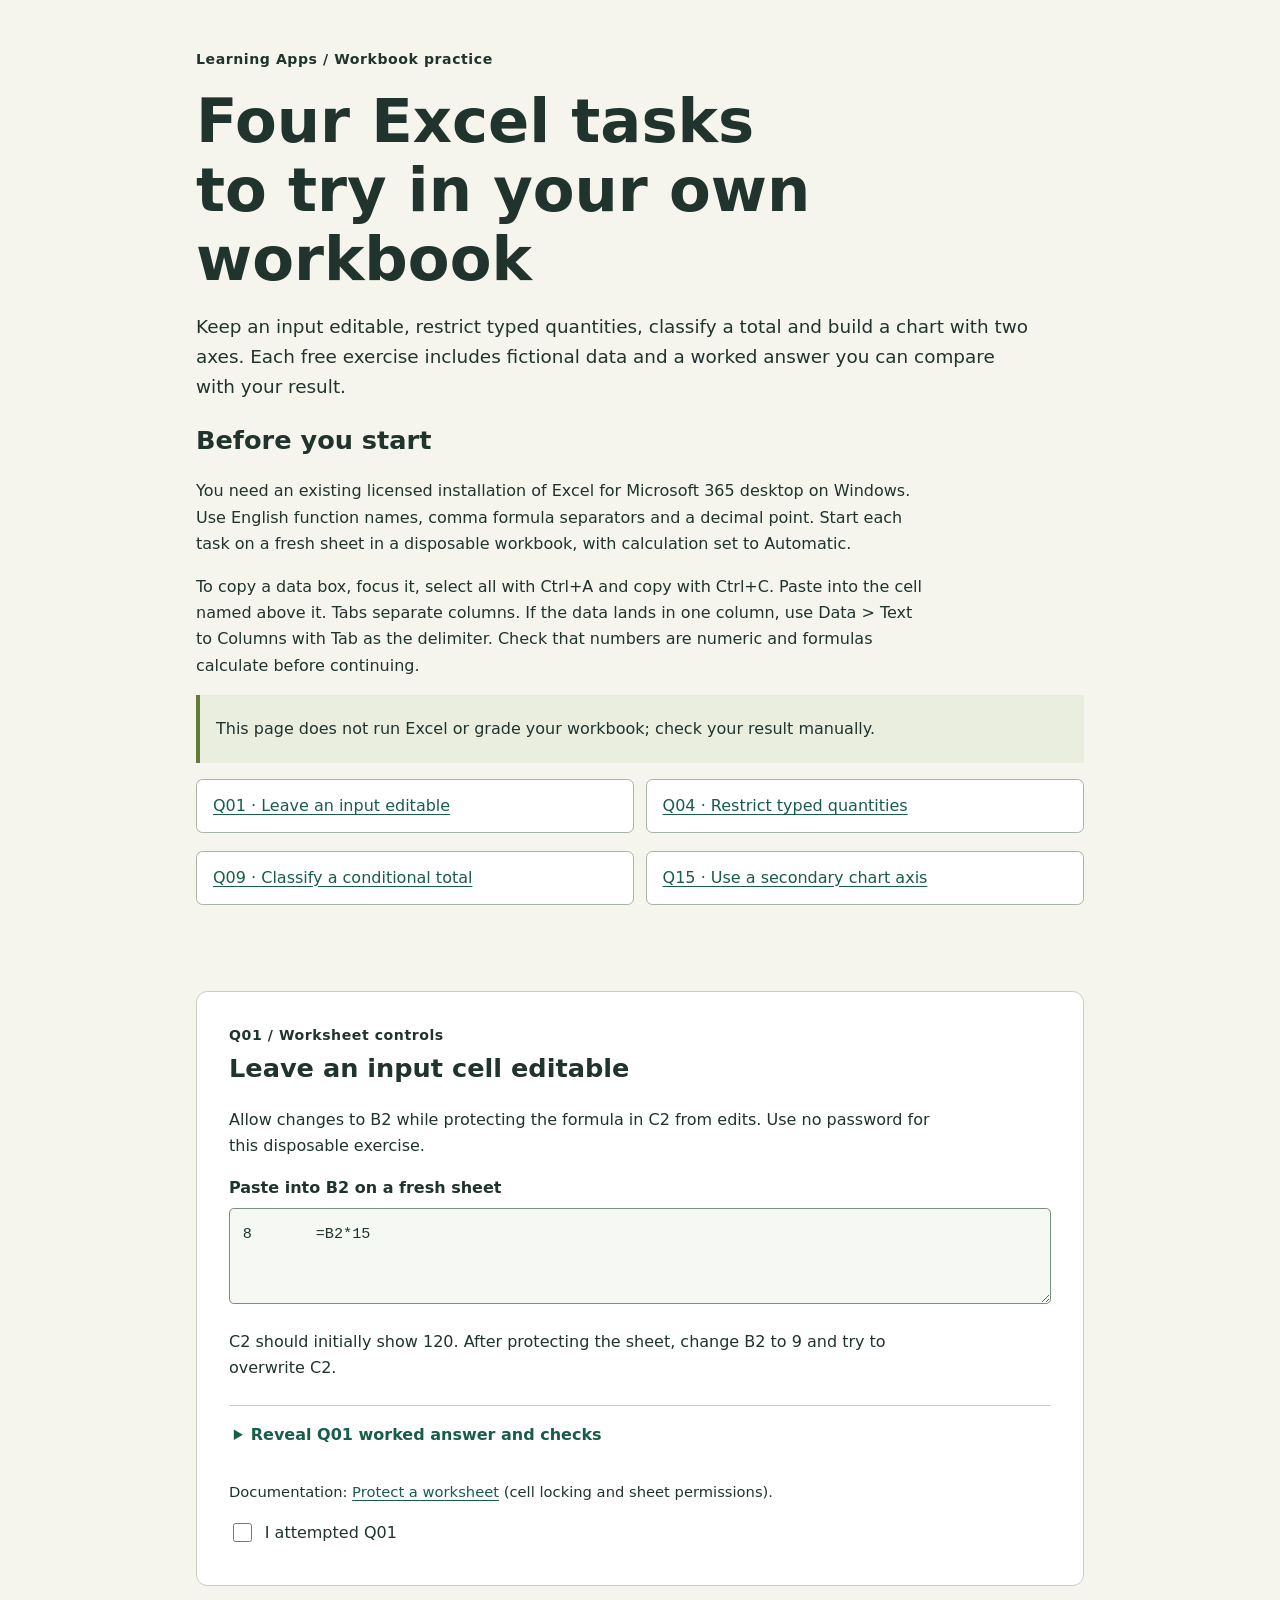
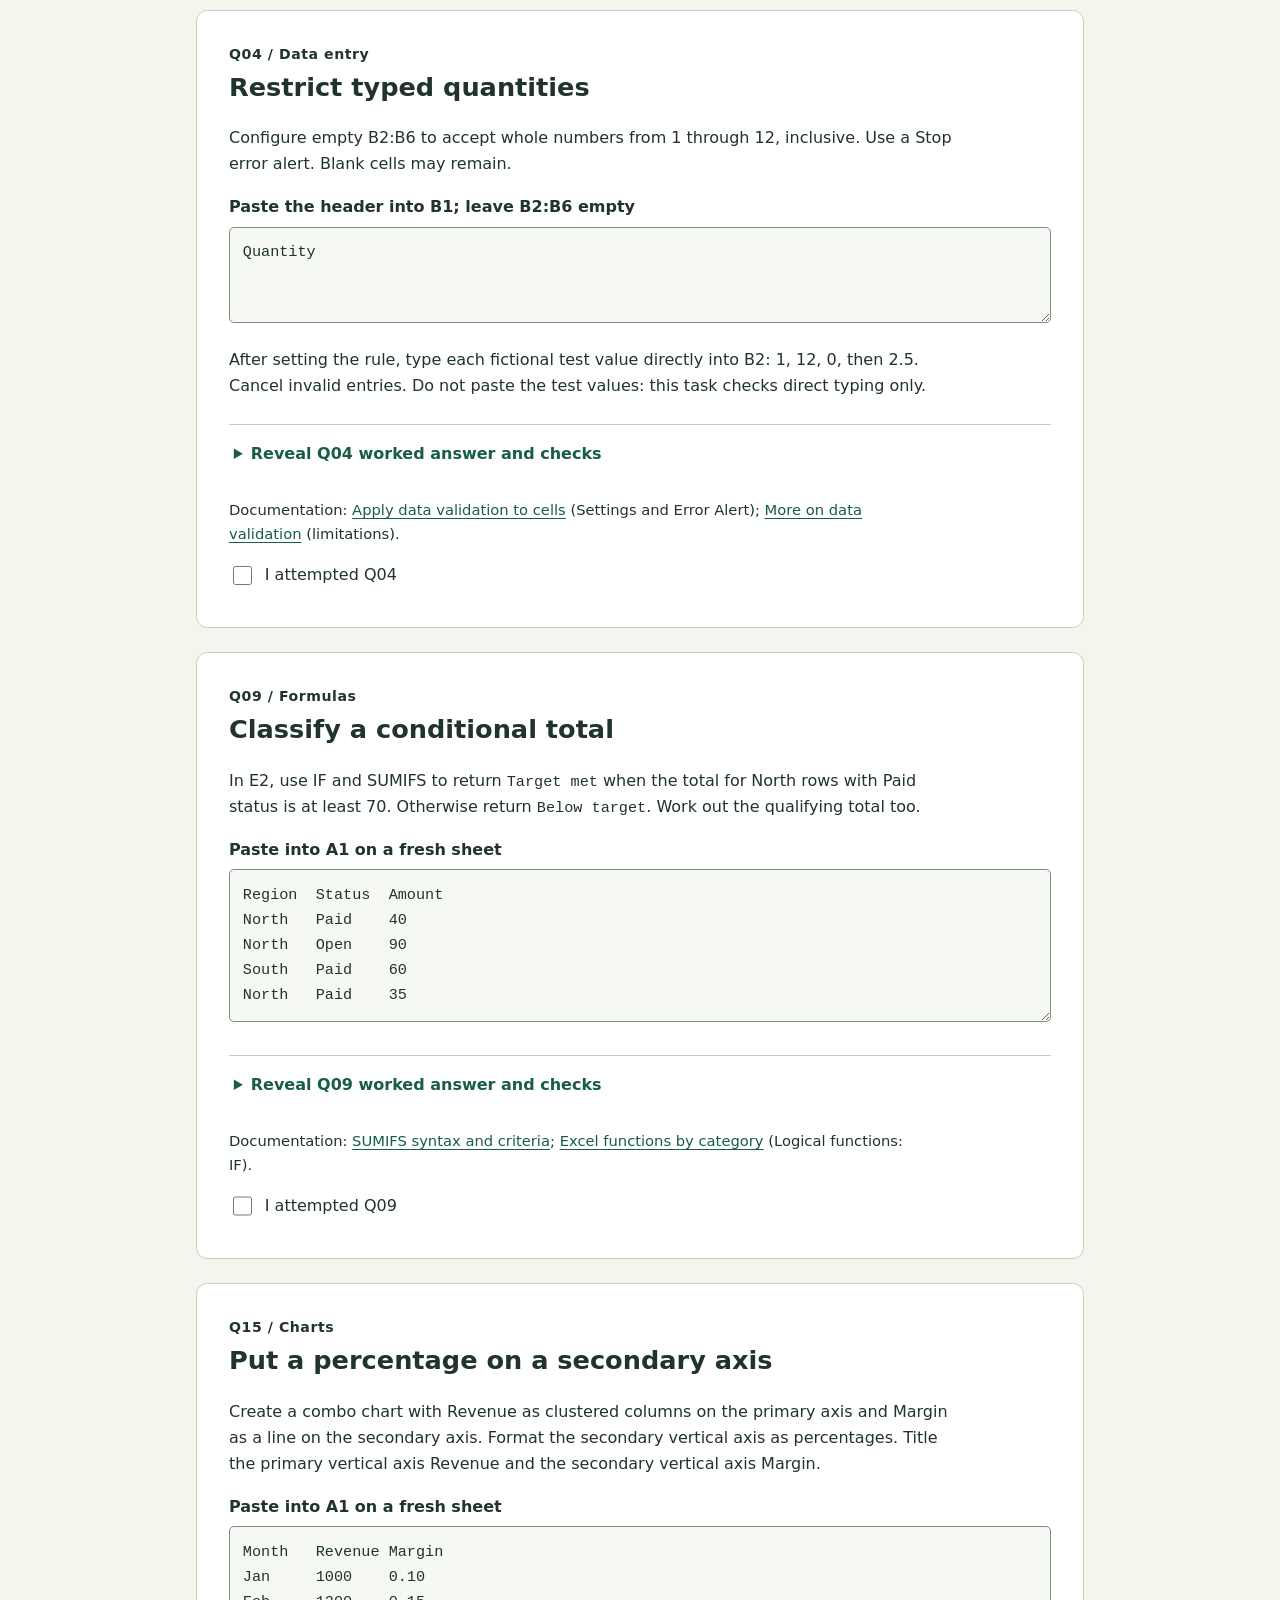
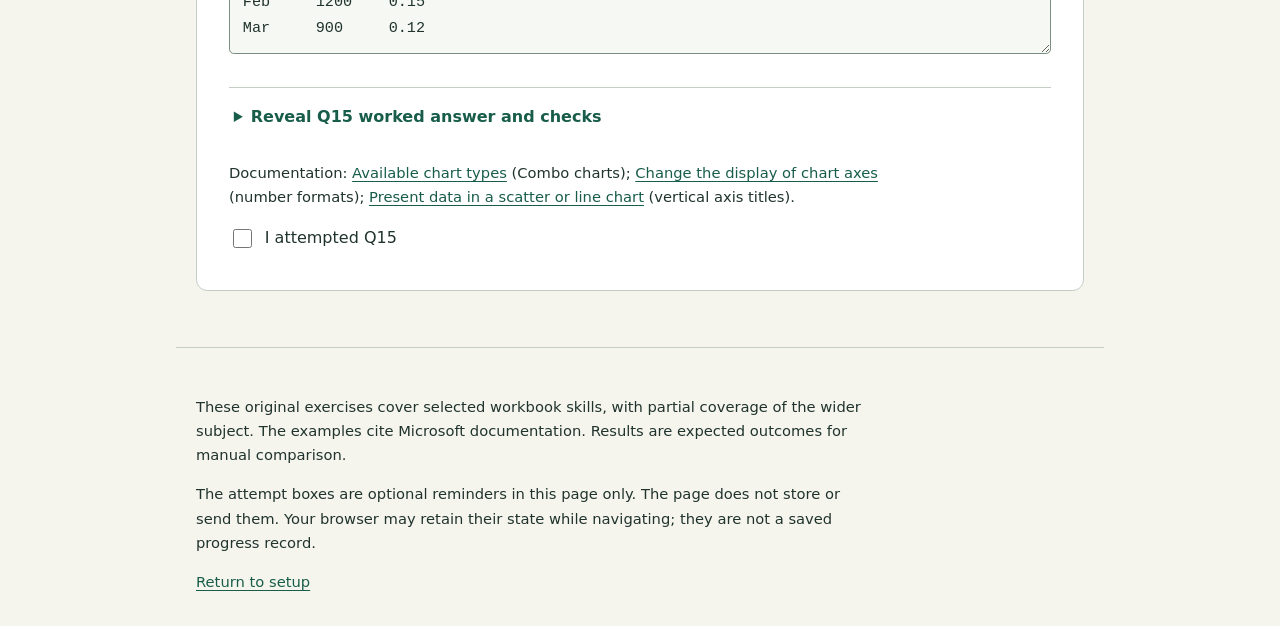
==== learning-apps/practice/index.html @ 2541d04c "Stage approved four-task learning practice page" ====
<!doctype html>
<html lang="en">
<head>
<meta charset="utf-8">
<meta name="viewport" content="width=device-width, initial-scale=1">
<meta name="description" content="Four free Excel workbook exercises with fictional data, worked answers and manual checks for cell protection, validation, conditional totals and chart axes.">
<meta name="referrer" content="no-referrer">
<title>Four Excel workbook tasks | Learning Apps</title>
<style>
:root { color-scheme: light; font-family: system-ui, sans-serif; color: #20332d; background: #f5f5ee; line-height: 1.65; }
* { box-sizing: border-box; }
body { margin: 0; }
a { color: #175d49; text-underline-offset: .2em; }
a:hover { text-decoration-thickness: .15em; }
:focus-visible { outline: 3px solid #934900; outline-offset: 4px; }
.skip { position: absolute; left: 1rem; top: -6rem; background: white; padding: .8rem; z-index: 2; }
.skip:focus { top: 1rem; }
header, main, footer { max-width: 58rem; margin: auto; padding: 2rem 1.25rem; }
header { padding-top: 3rem; }
.brand, .eyebrow { font-size: .88rem; font-weight: 650; letter-spacing: .04em; }
h1 { font-size: clamp(2.1rem, 6vw, 3.8rem); line-height: 1.13; max-width: 15ch; margin: 1rem 0; }
h2 { font-size: 1.6rem; line-height: 1.3; }
h3 { font-size: 1.1rem; margin-top: 1.5rem; }
p { max-width: 72ch; }
.intro { font-size: 1.15rem; }
.notice { border-left: 4px solid #647a37; padding: .3rem 1rem; background: #e9eedf; }
nav ul { display: grid; grid-template-columns: repeat(2, minmax(0, 1fr)); gap: .7rem; padding: 0; list-style: none; }
nav a { display: block; padding: .8rem 1rem; border: 1px solid #a7b3a8; border-radius: .4rem; background: white; }
article { background: white; border: 1px solid #c4cec5; border-radius: .7rem; padding: clamp(1rem, 4vw, 2rem); margin-bottom: 1.5rem; scroll-margin-top: 1rem; }
article h2 { margin-top: .3rem; }
label { display: block; font-weight: 600; margin-bottom: .4rem; }
textarea { width: 100%; min-height: 6rem; resize: vertical; padding: .8rem; font: .95rem/1.65 ui-monospace, monospace; color: #20332d; background: #f6f8f4; border: 1px solid #7b8c80; border-radius: .3rem; white-space: pre; }
code { font: .95em/1.6 ui-monospace, monospace; overflow-wrap: anywhere; }
.formula { display: block; padding: 1rem; background: #f6f8f4; }
details { margin-top: 1.5rem; border-top: 1px solid #c4cec5; }
summary { padding: 1rem .3rem; cursor: pointer; font-weight: 650; color: #175d49; }
li { margin-bottom: .4rem; }
.check { display: flex; align-items: start; gap: .6rem; font-weight: normal; margin-top: 1rem; }
.check input { width: 1.2rem; height: 1.2rem; margin-top: .2rem; flex-shrink: 0; accent-color: #175d49; }
.sources { font-size: .92rem; }
footer { border-top: 1px solid #c4cec5; font-size: .92rem; }
@media (max-width: 35rem) { nav ul { grid-template-columns: 1fr; } header, main, footer { padding: 1.25rem 1rem; } }
@media print { body { background: white; } nav, .skip, .check { display: none; } article { break-inside: avoid; } }
</style>
</head>
<body>
<a class="skip" href="#tasks">Skip to the tasks</a>
<header>
<div class="brand">Learning Apps / Workbook practice</div>
<h1>Four Excel tasks to try in your own workbook</h1>
<p class="intro">Keep an input editable, restrict typed quantities, classify a total and build a chart with two axes. Each free exercise includes fictional data and a worked answer you can compare with your result.</p>
<section aria-labelledby="setup-heading">
<h2 id="setup-heading">Before you start</h2>
<p>You need an existing licensed installation of Excel for Microsoft 365 desktop on Windows. Use English function names, comma formula separators and a decimal point. Start each task on a fresh sheet in a disposable workbook, with calculation set to Automatic.</p>
<p>To copy a data box, focus it, select all with Ctrl+A and copy with Ctrl+C. Paste into the cell named above it. Tabs separate columns. If the data lands in one column, use Data &gt; Text to Columns with Tab as the delimiter. Check that numbers are numeric and formulas calculate before continuing.</p>
<div class="notice"><p>This page does not run Excel or grade your workbook; check your result manually.</p></div>
</section>
<nav aria-label="Choose a practice task"><ul>
<li><a href="#q01">Q01 · Leave an input editable</a></li>
<li><a href="#q04">Q04 · Restrict typed quantities</a></li>
<li><a href="#q09">Q09 · Classify a conditional total</a></li>
<li><a href="#q15">Q15 · Use a secondary chart axis</a></li>
</ul></nav>
</header>
<main id="tasks" tabindex="-1">
<article id="q01" aria-labelledby="q01-heading">
<div class="eyebrow">Q01 / Worksheet controls</div>
<h2 id="q01-heading">Leave an input cell editable</h2>
<p>Allow changes to B2 while protecting the formula in C2 from edits. Use no password for this disposable exercise.</p>
<label for="q01-data">Paste into B2 on a fresh sheet</label>
<textarea id="q01-data" rows="2" readonly spellcheck="false">8	=B2*15</textarea>
<p>C2 should initially show 120. After protecting the sheet, change B2 to 9 and try to overwrite C2.</p>
<details><summary>Reveal Q01 worked answer and checks</summary>
<ol>
<li>Select B2. Open Format Cells &gt; Protection and clear Locked. Leave C2 locked.</li>
<li>Choose Review &gt; Protect Sheet. Leave the password blank. Keep both Select locked cells and Select unlocked cells checked so you can select C2 for the attempted edit.</li>
<li>Change B2 to 9. C2 should show 135. Attempting to overwrite C2 should be blocked.</li>
</ol>
<p>Cell locking takes effect when the sheet is protected. The unlocked input can change while the formula continues to calculate. Worksheet protection controls editing; it does not keep confidential data secure.</p>
<p>To reset, choose Review &gt; Unprotect Sheet and restore B2 to 8.</p>
</details>
<p class="sources">Documentation: <a href="https://support.microsoft.com/en-us/excel/protect-a-worksheet">Protect a worksheet</a> (cell locking and sheet permissions).</p>
<label class="check"><input type="checkbox">I attempted Q01</label>
</article>
<article id="q04" aria-labelledby="q04-heading">
<div class="eyebrow">Q04 / Data entry</div>
<h2 id="q04-heading">Restrict typed quantities</h2>
<p>Configure empty B2:B6 to accept whole numbers from 1 through 12, inclusive. Use a Stop error alert. Blank cells may remain.</p>
<label for="q04-data">Paste the header into B1; leave B2:B6 empty</label>
<textarea id="q04-data" rows="2" readonly spellcheck="false">Quantity</textarea>
<p>After setting the rule, type each fictional test value directly into B2: 1, 12, 0, then 2.5. Cancel invalid entries. Do not paste the test values: this task checks direct typing only.</p>
<details><summary>Reveal Q04 worked answer and checks</summary>
<ol>
<li>Select B2:B6 and choose Data &gt; Data Validation.</li>
<li>On Settings, set Allow to Whole number, Data to between, Minimum to 1 and Maximum to 12. Leave Ignore blank checked.</li>
<li>On Error Alert, enable the error alert after invalid data is entered and choose the Stop style. Confirm the dialog.</li>
<li>Type the test values into B2 one at a time. Both 1 and 12 should be accepted. Both 0 and 2.5 should trigger the Stop alert; choose Cancel for each rejected entry.</li>
</ol>
<p>The whole-number rule rejects fractions, and the inclusive limits exclude zero. Data validation is not a security boundary. Pasting is outside this check.</p>
<p>To reset the exercise, use a fresh sheet with B2:B6 empty.</p>
</details>
<p class="sources">Documentation: <a href="https://support.microsoft.com/en-us/excel/get-started/apply-data-validation-to-cells">Apply data validation to cells</a> (Settings and Error Alert); <a href="https://support.microsoft.com/en-us/excel/more-on-data-validation">More on data validation</a> (limitations).</p>
<label class="check"><input type="checkbox">I attempted Q04</label>
</article>
<article id="q09" aria-labelledby="q09-heading">
<div class="eyebrow">Q09 / Formulas</div>
<h2 id="q09-heading">Classify a conditional total</h2>
<p>In E2, use IF and SUMIFS to return <code>Target met</code> when the total for North rows with Paid status is at least 70. Otherwise return <code>Below target</code>. Work out the qualifying total too.</p>
<label for="q09-data">Paste into A1 on a fresh sheet</label>
<textarea id="q09-data" rows="5" readonly spellcheck="false">Region	Status	Amount
North	Paid	40
North	Open	90
South	Paid	60
North	Paid	35</textarea>
<details><summary>Reveal Q09 worked answer and checks</summary>
<p>Enter this formula in E2:</p>
<code class="formula">=IF(SUMIFS(C2:C5,A2:A5,"North",B2:B5,"Paid")&gt;=70,"Target met","Below target")</code>
<p>The qualifying rows contain 40 and 35. Their total is 75, so E2 should show <code>Target met</code>. SUMIFS requires both conditions to match; it excludes North/Open and South/Paid.</p>
<p>For another check, change C5 from 35 to 25. The total becomes 65 and E2 should show <code>Below target</code>. Set C5 to 30 to check the boundary: 70 should show <code>Target met</code>. Restore C5 to 35 afterward.</p>
</details>
<p class="sources">Documentation: <a href="https://support.microsoft.com/en-gb/excel/functions/sumifs-function?nochrome=true">SUMIFS syntax and criteria</a>; <a href="https://support.microsoft.com/en-us/excel/excel-functions-by-category">Excel functions by category</a> (Logical functions: IF).</p>
<label class="check"><input type="checkbox">I attempted Q09</label>
</article>
<article id="q15" aria-labelledby="q15-heading">
<div class="eyebrow">Q15 / Charts</div>
<h2 id="q15-heading">Put a percentage on a secondary axis</h2>
<p>Create a combo chart with Revenue as clustered columns on the primary axis and Margin as a line on the secondary axis. Format the secondary vertical axis as percentages. Title the primary vertical axis Revenue and the secondary vertical axis Margin.</p>
<label for="q15-data">Paste into A1 on a fresh sheet</label>
<textarea id="q15-data" rows="4" readonly spellcheck="false">Month	Revenue	Margin
Jan	1000	0.10
Feb	1200	0.15
Mar	900	0.12</textarea>
<details><summary>Reveal Q15 worked answer and checks</summary>
<ol>
<li>Select A1:C4 and choose Insert &gt; Combo &gt; custom combination. Set Revenue to Clustered Column and Margin to Line. Check Secondary Axis for Margin only.</li>
<li>Select the secondary vertical axis. Choose Format &gt; Current Selection &gt; Format Selection. Under Axis Options &gt; Number, choose Percentage in Category.</li>
<li>Select the chart and choose Chart Design &gt; Add Chart Element &gt; Axis Titles &gt; Primary Vertical. Select the title box, type Revenue and press Enter.</li>
<li>Repeat with Axis Titles &gt; Secondary Vertical and type Margin.</li>
</ol>
<p>The Revenue columns should represent 1000, 1200 and 900. The Margin line should represent 10%, 15% and 12%. Check that the primary vertical axis is titled Revenue and the secondary vertical axis is titled Margin, with percentage tick labels.</p>
<p>Revenue and Margin use different units. Read each series against its assigned axis; their heights do not compare the amounts directly.</p>
</details>
<p class="sources">Documentation: <a href="https://support.microsoft.com/en-us/excel/available-chart-types-in-office">Available chart types</a> (Combo charts); <a href="https://support.microsoft.com/en-us/office/change-the-display-of-chart-axes">Change the display of chart axes</a> (number formats); <a href="https://support.microsoft.com/en-us/excel/present-your-data-in-a-scatter-chart-or-a-line-chart">Present data in a scatter or line chart</a> (vertical axis titles).</p>
<label class="check"><input type="checkbox">I attempted Q15</label>
</article>
</main>
<footer>
<p>These original exercises cover selected workbook skills, with partial coverage of the wider subject. The examples cite Microsoft documentation. Results are expected outcomes for manual comparison.</p>
<p>The attempt boxes are optional reminders in this page only. The page does not store or send them. Your browser may retain their state while navigating; they are not a saved progress record.</p>
<a href="#setup-heading">Return to setup</a>
</footer>
</body>
</html>
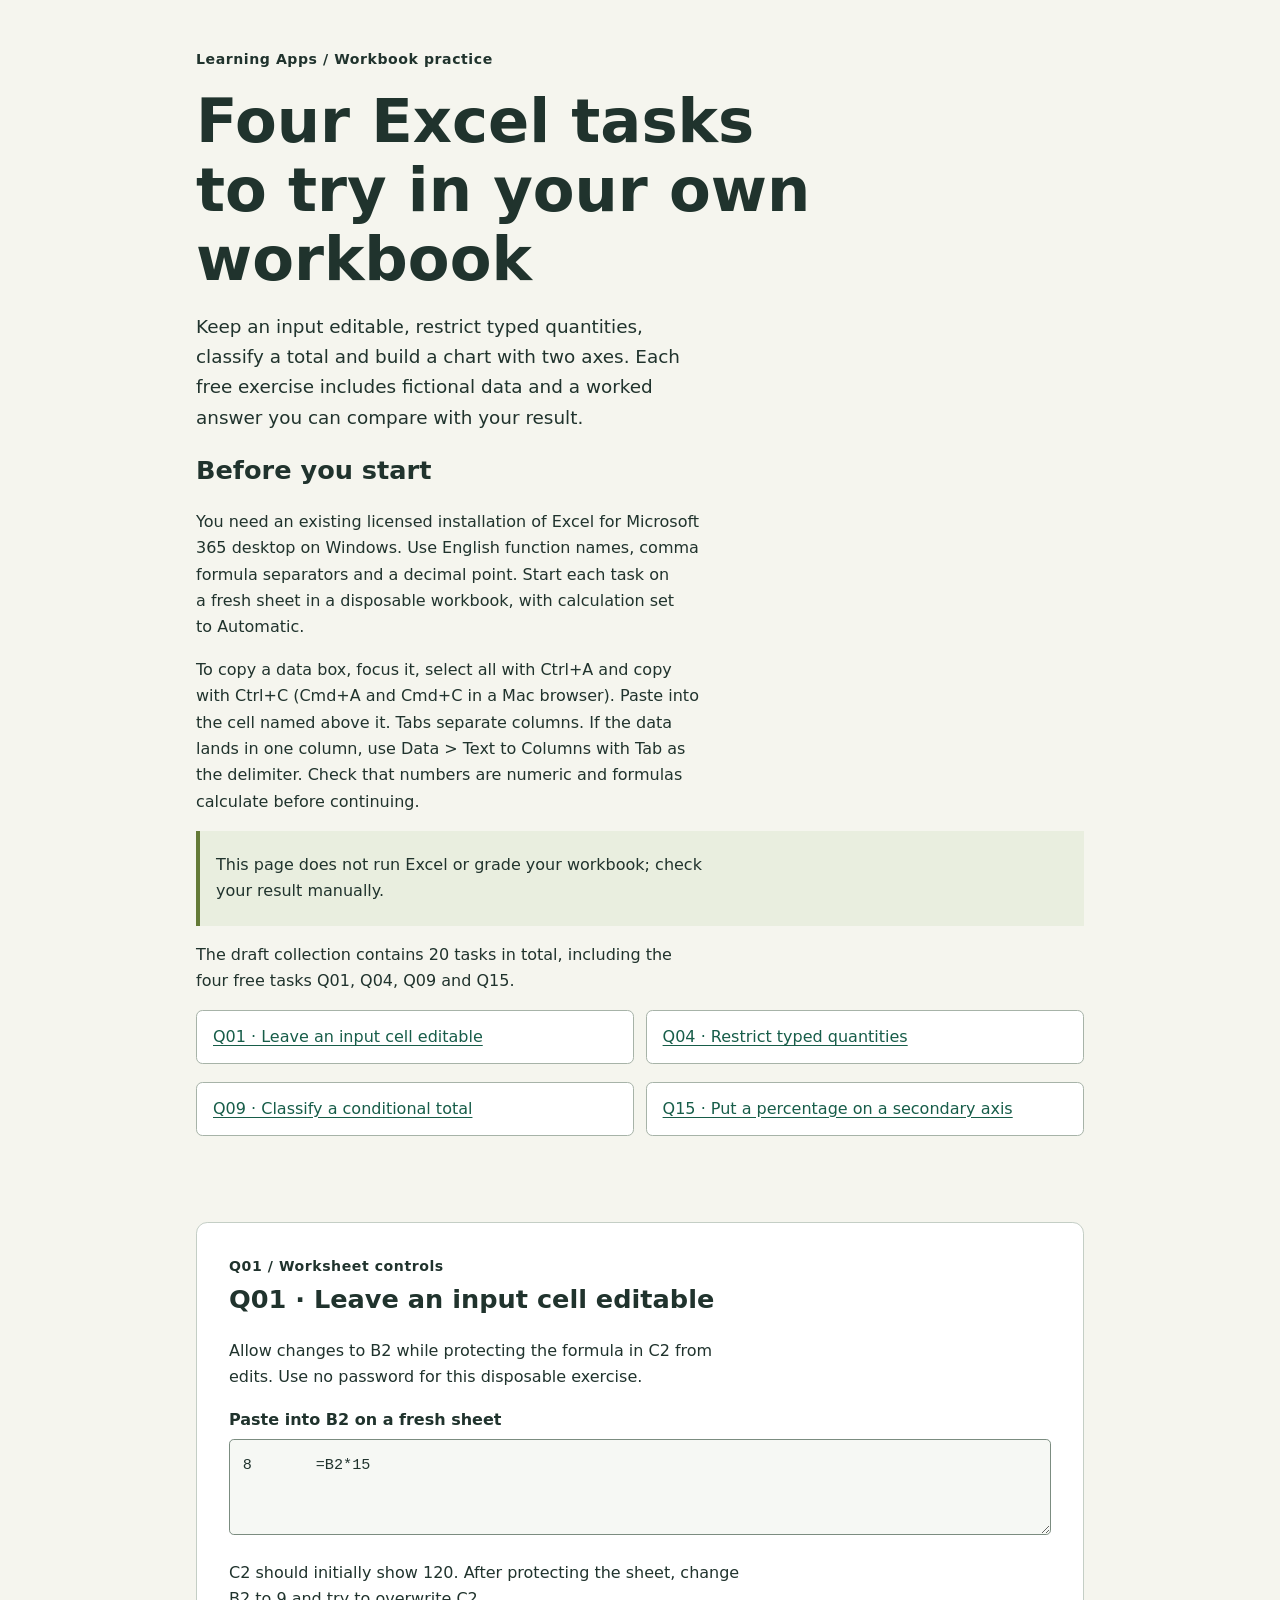
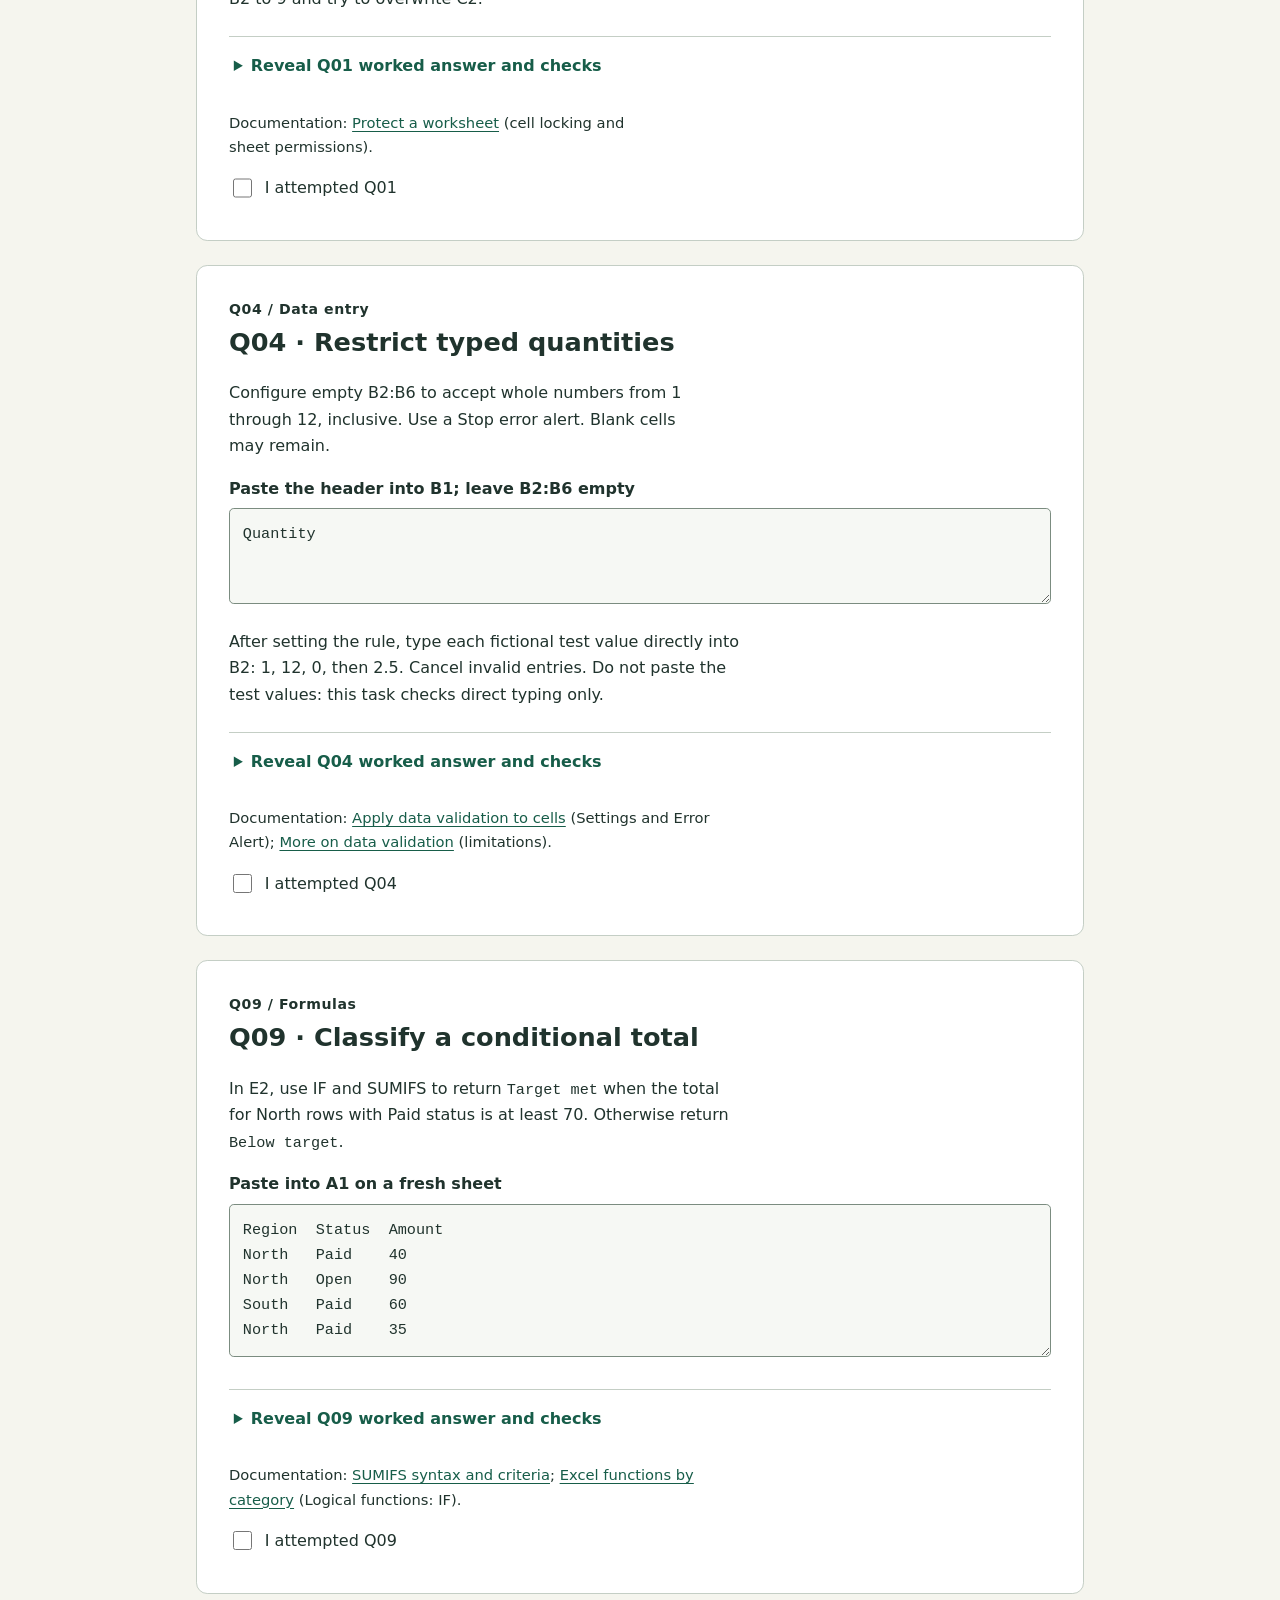
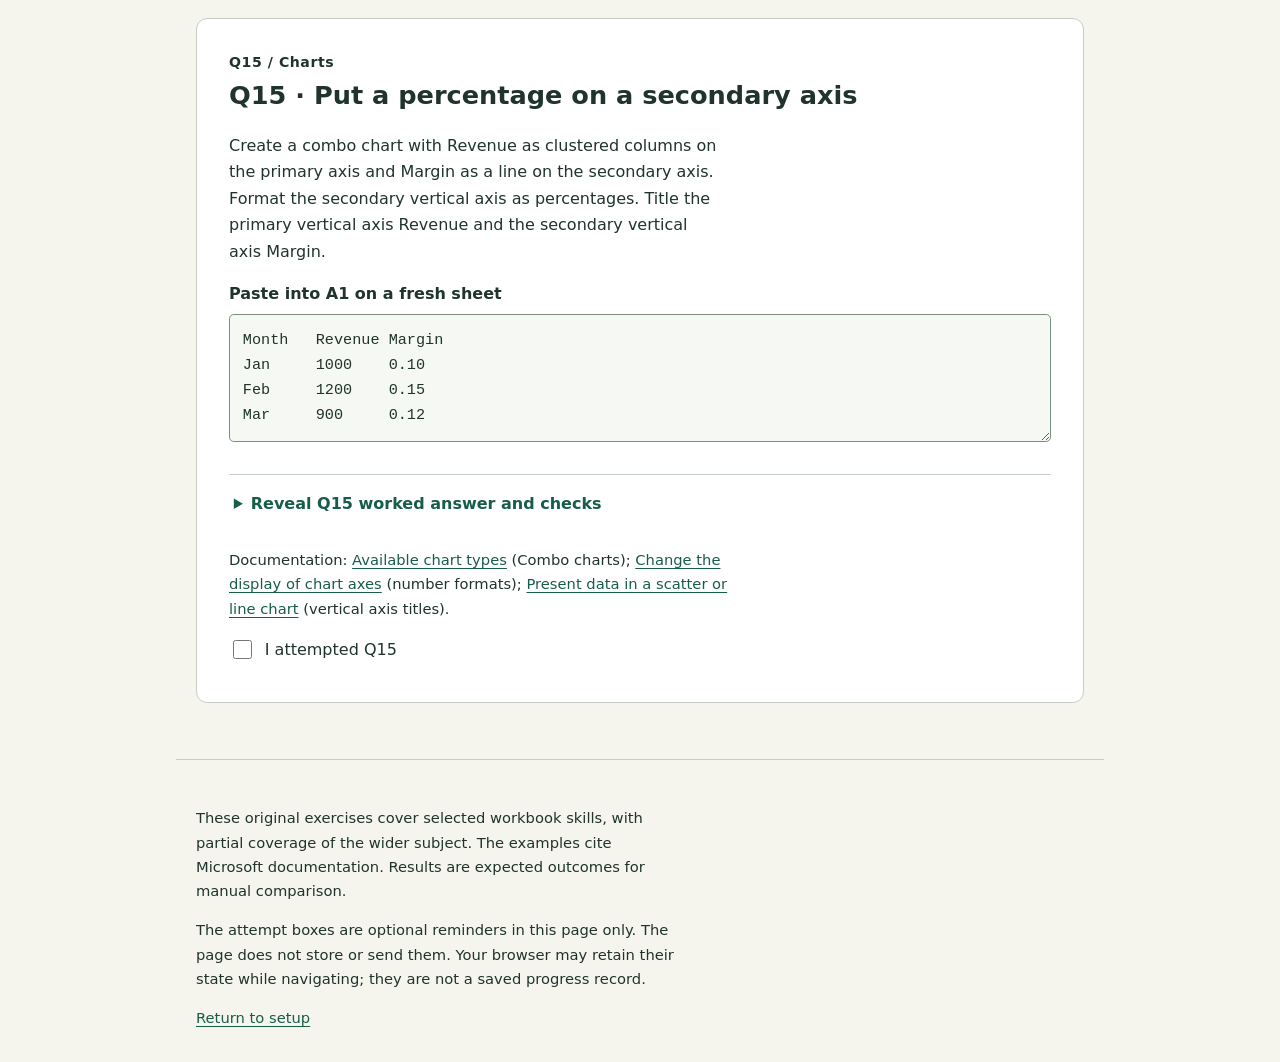
==== commit 7fc9face: "Fix practice formula scrolling and task navigation" ====
--- a/learning-apps/practice/index.html
+++ b/learning-apps/practice/index.html
@@ -21,7 +21,7 @@
 h1 { font-size: clamp(2.1rem, 6vw, 3.8rem); line-height: 1.13; max-width: 15ch; margin: 1rem 0; }
 h2 { font-size: 1.6rem; line-height: 1.3; }
 h3 { font-size: 1.1rem; margin-top: 1.5rem; }
-p { max-width: 72ch; }
+p, article li { max-width: 32rem; text-wrap: pretty; }
 .intro { font-size: 1.15rem; }
 .notice { border-left: 4px solid #647a37; padding: .3rem 1rem; background: #e9eedf; }
 nav ul { display: grid; grid-template-columns: repeat(2, minmax(0, 1fr)); gap: .7rem; padding: 0; list-style: none; }
@@ -31,7 +31,7 @@
 label { display: block; font-weight: 600; margin-bottom: .4rem; }
 textarea { width: 100%; min-height: 6rem; resize: vertical; padding: .8rem; font: .95rem/1.65 ui-monospace, monospace; color: #20332d; background: #f6f8f4; border: 1px solid #7b8c80; border-radius: .3rem; white-space: pre; }
 code { font: .95em/1.6 ui-monospace, monospace; overflow-wrap: anywhere; }
-.formula { display: block; padding: 1rem; background: #f6f8f4; }
+.formula { display: block; max-width: 100%; padding: 1rem; background: #f6f8f4; white-space: pre; overflow-x: auto; overflow-wrap: normal; }
 details { margin-top: 1.5rem; border-top: 1px solid #c4cec5; }
 summary { padding: 1rem .3rem; cursor: pointer; font-weight: 650; color: #175d49; }
 li { margin-bottom: .4rem; }
@@ -52,20 +52,21 @@
 <section aria-labelledby="setup-heading">
 <h2 id="setup-heading">Before you start</h2>
 <p>You need an existing licensed installation of Excel for Microsoft 365 desktop on Windows. Use English function names, comma formula separators and a decimal point. Start each task on a fresh sheet in a disposable workbook, with calculation set to Automatic.</p>
-<p>To copy a data box, focus it, select all with Ctrl+A and copy with Ctrl+C. Paste into the cell named above it. Tabs separate columns. If the data lands in one column, use Data &gt; Text to Columns with Tab as the delimiter. Check that numbers are numeric and formulas calculate before continuing.</p>
+<p>To copy a data box, focus it, select all with Ctrl+A and copy with Ctrl+C (Cmd+A and Cmd+C in a Mac browser). Paste into the cell named above it. Tabs separate columns. If the data lands in one column, use Data &gt; Text to Columns with Tab as the delimiter. Check that numbers are numeric and formulas calculate before continuing.</p>
 <div class="notice"><p>This page does not run Excel or grade your workbook; check your result manually.</p></div>
 </section>
+<p>The draft collection contains 20 tasks in total, including the four free tasks Q01, Q04, Q09 and Q15.</p>
 <nav aria-label="Choose a practice task"><ul>
-<li><a href="#q01">Q01 · Leave an input editable</a></li>
+<li><a href="#q01">Q01 · Leave an input cell editable</a></li>
 <li><a href="#q04">Q04 · Restrict typed quantities</a></li>
 <li><a href="#q09">Q09 · Classify a conditional total</a></li>
-<li><a href="#q15">Q15 · Use a secondary chart axis</a></li>
+<li><a href="#q15">Q15 · Put a percentage on a secondary axis</a></li>
 </ul></nav>
 </header>
 <main id="tasks" tabindex="-1">
 <article id="q01" aria-labelledby="q01-heading">
 <div class="eyebrow">Q01 / Worksheet controls</div>
-<h2 id="q01-heading">Leave an input cell editable</h2>
+<h2 id="q01-heading">Q01 · Leave an input cell editable</h2>
 <p>Allow changes to B2 while protecting the formula in C2 from edits. Use no password for this disposable exercise.</p>
 <label for="q01-data">Paste into B2 on a fresh sheet</label>
 <textarea id="q01-data" rows="2" readonly spellcheck="false">8	=B2*15</textarea>
@@ -84,7 +85,7 @@
 </article>
 <article id="q04" aria-labelledby="q04-heading">
 <div class="eyebrow">Q04 / Data entry</div>
-<h2 id="q04-heading">Restrict typed quantities</h2>
+<h2 id="q04-heading">Q04 · Restrict typed quantities</h2>
 <p>Configure empty B2:B6 to accept whole numbers from 1 through 12, inclusive. Use a Stop error alert. Blank cells may remain.</p>
 <label for="q04-data">Paste the header into B1; leave B2:B6 empty</label>
 <textarea id="q04-data" rows="2" readonly spellcheck="false">Quantity</textarea>
@@ -104,8 +105,8 @@
 </article>
 <article id="q09" aria-labelledby="q09-heading">
 <div class="eyebrow">Q09 / Formulas</div>
-<h2 id="q09-heading">Classify a conditional total</h2>
-<p>In E2, use IF and SUMIFS to return <code>Target met</code> when the total for North rows with Paid status is at least 70. Otherwise return <code>Below target</code>. Work out the qualifying total too.</p>
+<h2 id="q09-heading">Q09 · Classify a conditional total</h2>
+<p>In E2, use IF and SUMIFS to return <code>Target met</code> when the total for North rows with Paid status is at least 70. Otherwise return <code>Below target</code>.</p>
 <label for="q09-data">Paste into A1 on a fresh sheet</label>
 <textarea id="q09-data" rows="5" readonly spellcheck="false">Region	Status	Amount
 North	Paid	40
@@ -113,8 +114,8 @@
 South	Paid	60
 North	Paid	35</textarea>
 <details><summary>Reveal Q09 worked answer and checks</summary>
-<p>Enter this formula in E2:</p>
-<code class="formula">=IF(SUMIFS(C2:C5,A2:A5,"North",B2:B5,"Paid")&gt;=70,"Target met","Below target")</code>
+<p id="q09-formula-label">Enter this formula in E2. Focus the formula box and use the arrow keys to scroll horizontally.</p>
+<code class="formula" tabindex="0" role="region" aria-labelledby="q09-formula-label">=IF(SUMIFS(C2:C5,A2:A5,"North",B2:B5,"Paid")&gt;=70,"Target met","Below target")</code>
 <p>The qualifying rows contain 40 and 35. Their total is 75, so E2 should show <code>Target met</code>. SUMIFS requires both conditions to match; it excludes North/Open and South/Paid.</p>
 <p>For another check, change C5 from 35 to 25. The total becomes 65 and E2 should show <code>Below target</code>. Set C5 to 30 to check the boundary: 70 should show <code>Target met</code>. Restore C5 to 35 afterward.</p>
 </details>
@@ -123,7 +124,7 @@
 </article>
 <article id="q15" aria-labelledby="q15-heading">
 <div class="eyebrow">Q15 / Charts</div>
-<h2 id="q15-heading">Put a percentage on a secondary axis</h2>
+<h2 id="q15-heading">Q15 · Put a percentage on a secondary axis</h2>
 <p>Create a combo chart with Revenue as clustered columns on the primary axis and Margin as a line on the secondary axis. Format the secondary vertical axis as percentages. Title the primary vertical axis Revenue and the secondary vertical axis Margin.</p>
 <label for="q15-data">Paste into A1 on a fresh sheet</label>
 <textarea id="q15-data" rows="4" readonly spellcheck="false">Month	Revenue	Margin
